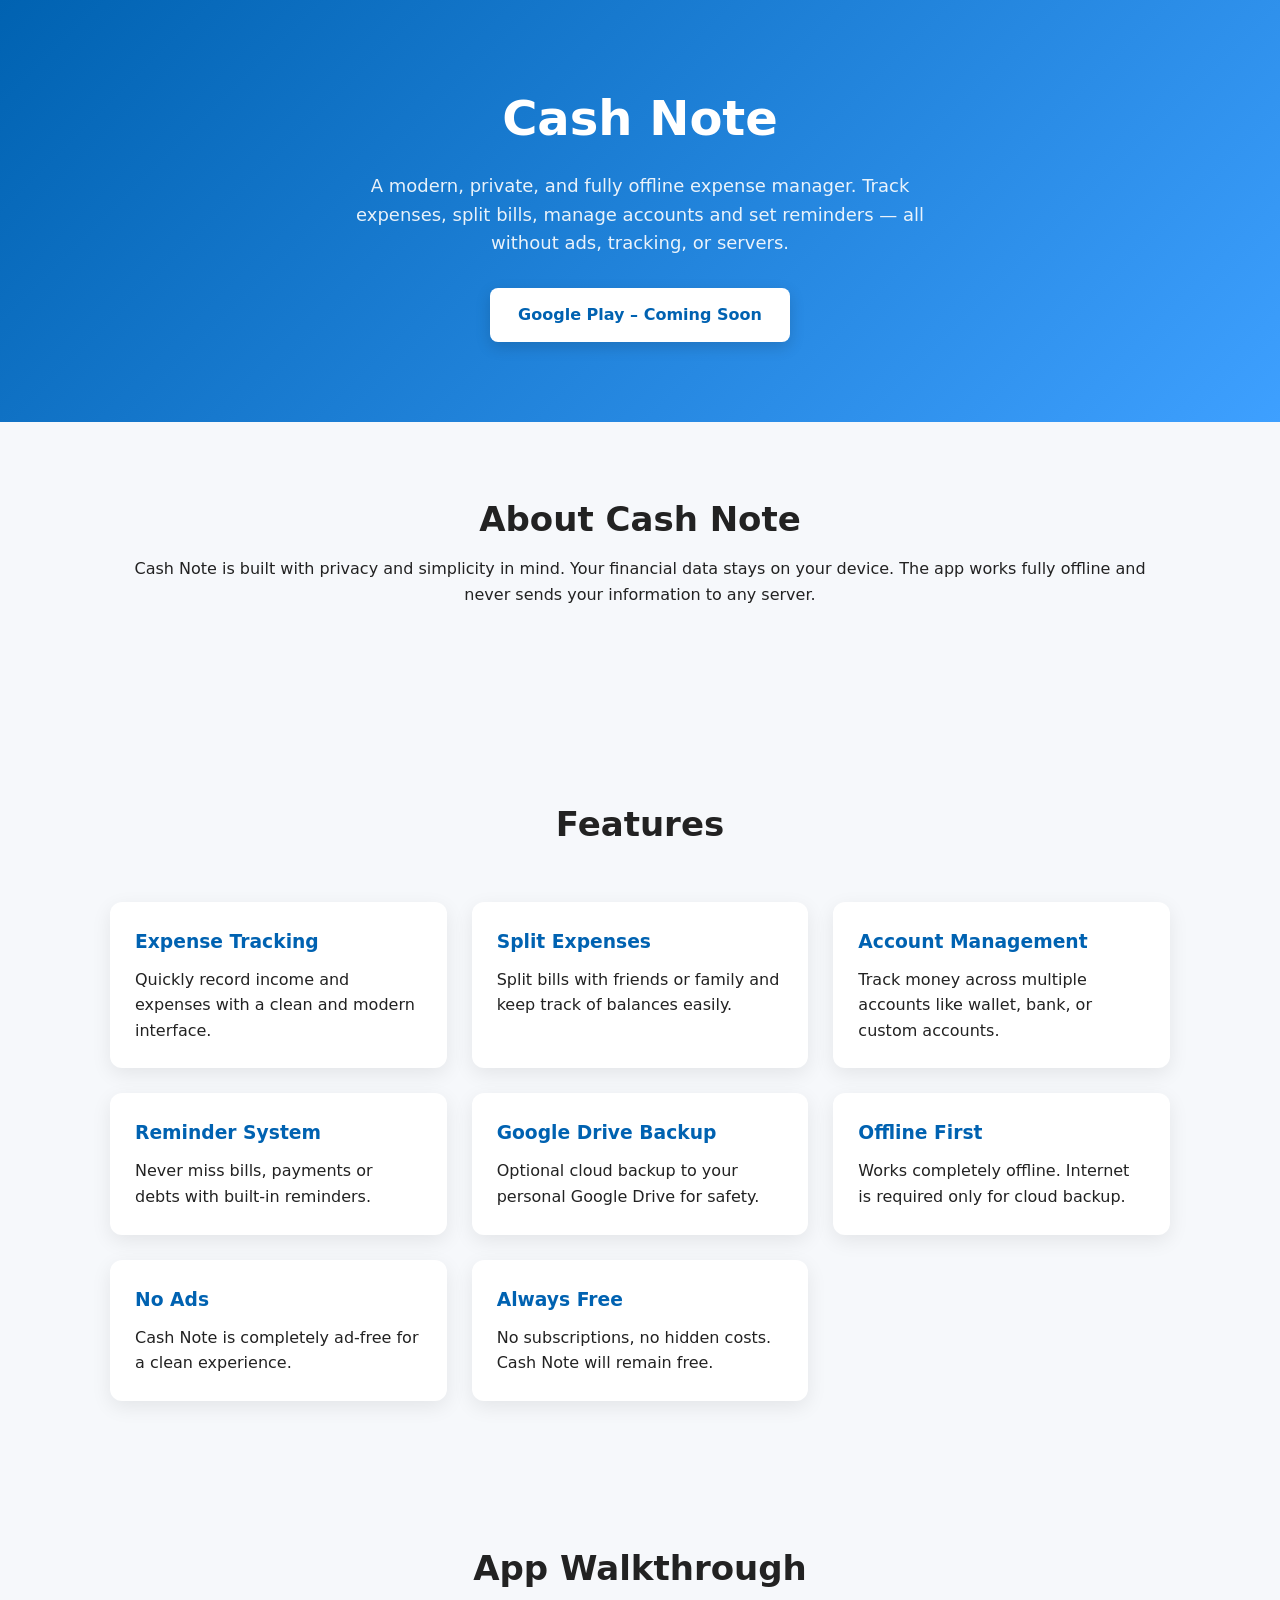
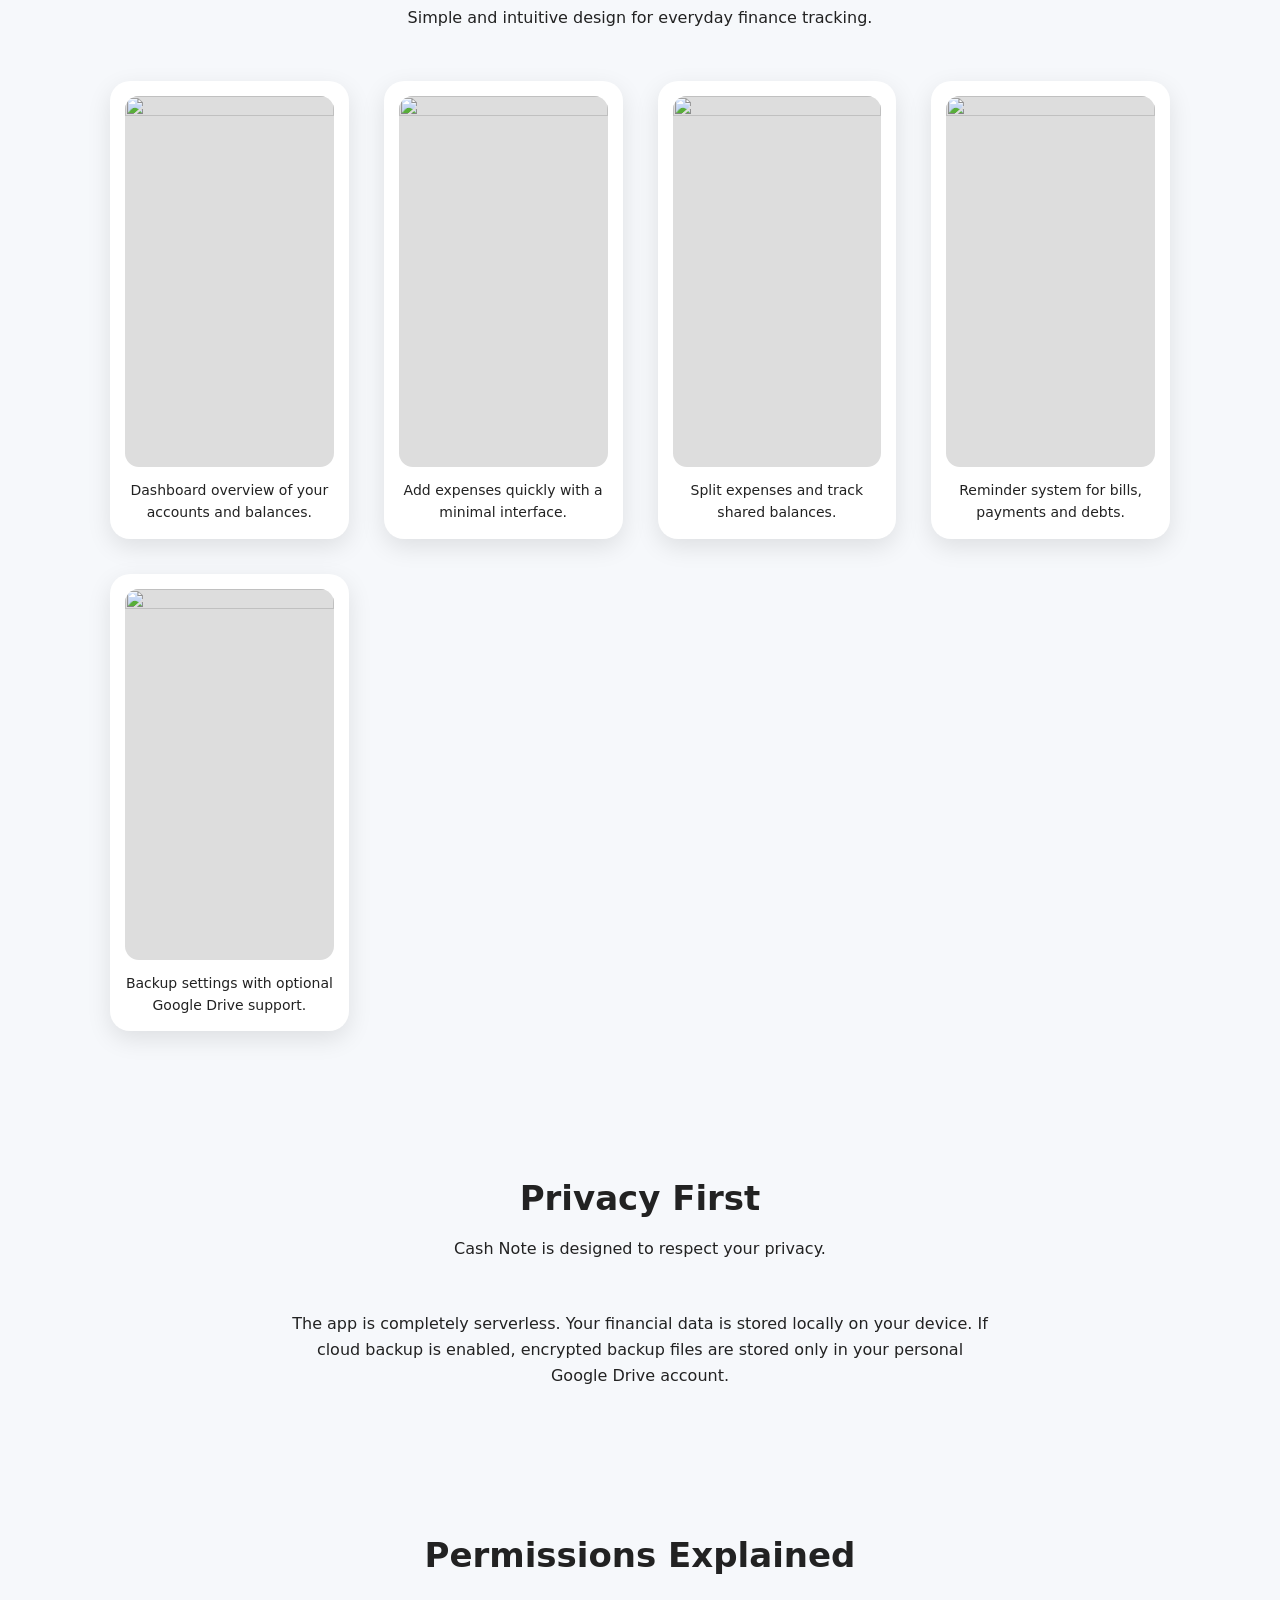
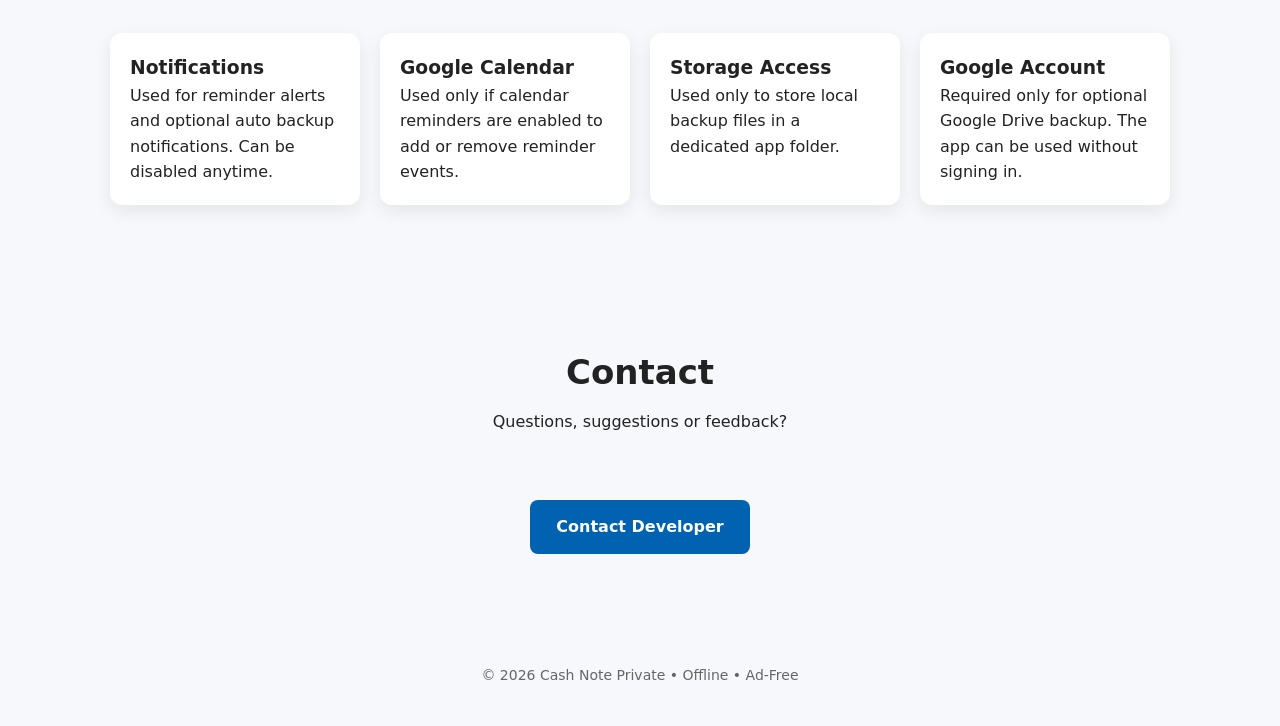
==== index.html @ fb149d3c "Initial commit" ====
<!DOCTYPE html>
<html lang="en">
<head>
<meta charset="UTF-8">
<meta name="viewport" content="width=device-width, initial-scale=1.0">

<title>Cash Note – Private Offline Expense Manager</title>

<style>

*{
margin:0;
padding:0;
box-sizing:border-box;
font-family: system-ui, -apple-system, Segoe UI, Roboto, sans-serif;
}

body{
background:#f6f8fb;
color:#222;
line-height:1.6;
}

header{
background:linear-gradient(135deg,#0062B1,#3ea0ff);
color:white;
padding:80px 20px;
text-align:center;
}

header h1{
font-size:48px;
margin-bottom:15px;
}

header p{
font-size:18px;
opacity:.9;
max-width:600px;
margin:auto;
}

.play-btn{
margin-top:30px;
display:inline-block;
background:white;
color:#0062B1;
padding:14px 28px;
border-radius:8px;
font-weight:bold;
text-decoration:none;
box-shadow:0 5px 15px rgba(0,0,0,.15);
}

.play-btn:hover{
transform:translateY(-2px);
}

section{
padding:70px 20px;
max-width:1100px;
margin:auto;
}

.section-title{
text-align:center;
margin-bottom:50px;
}

.section-title h2{
font-size:34px;
margin-bottom:10px;
}

.features{
display:grid;
grid-template-columns:repeat(auto-fit,minmax(250px,1fr));
gap:25px;
}

.feature{
background:white;
padding:25px;
border-radius:12px;
box-shadow:0 6px 20px rgba(0,0,0,.08);
}

.feature h3{
margin-bottom:10px;
color:#0062B1;
}

.screenshots{
display:grid;
grid-template-columns:repeat(auto-fit,minmax(220px,1fr));
gap:35px;
}

.phone{
background:white;
padding:15px;
border-radius:20px;
box-shadow:0 8px 25px rgba(0,0,0,.1);
text-align:center;
}

.phone img{
width:100%;
border-radius:14px;
aspect-ratio:9/16;
object-fit:cover;
background:#ddd;
}

.phone p{
margin-top:12px;
font-size:14px;
}

.permissions{
display:grid;
grid-template-columns:repeat(auto-fit,minmax(240px,1fr));
gap:20px;
}

.permission{
background:white;
padding:20px;
border-radius:12px;
box-shadow:0 6px 18px rgba(0,0,0,.08);
}

.contact{
text-align:center;
}

.contact a{
display:inline-block;
background:#0062B1;
color:white;
padding:14px 26px;
border-radius:8px;
text-decoration:none;
font-weight:600;
margin-top:15px;
}

footer{
text-align:center;
padding:40px;
font-size:14px;
color:#666;
}

@media(max-width:600px){

header h1{
font-size:36px;
}

.section-title h2{
font-size:28px;
}

}

</style>
</head>

<body>

<header>

<h1>Cash Note</h1>
<p>
A modern, private, and fully offline expense manager.  
Track expenses, split bills, manage accounts and set reminders — all without ads, tracking, or servers.
</p>

<a class="play-btn" href="#">
Google Play – Coming Soon
</a>

</header>

<section>

<div class="section-title">
<h2>About Cash Note</h2>
<p>
Cash Note is built with privacy and simplicity in mind.  
Your financial data stays on your device. The app works fully offline and never sends your information to any server.
</p>
</div>

</section>

<section>

<div class="section-title">
<h2>Features</h2>
</div>

<div class="features">

<div class="feature">
<h3>Expense Tracking</h3>
<p>
Quickly record income and expenses with a clean and modern interface.
</p>
</div>

<div class="feature">
<h3>Split Expenses</h3>
<p>
Split bills with friends or family and keep track of balances easily.
</p>
</div>

<div class="feature">
<h3>Account Management</h3>
<p>
Track money across multiple accounts like wallet, bank, or custom accounts.
</p>
</div>

<div class="feature">
<h3>Reminder System</h3>
<p>
Never miss bills, payments or debts with built-in reminders.
</p>
</div>

<div class="feature">
<h3>Google Drive Backup</h3>
<p>
Optional cloud backup to your personal Google Drive for safety.
</p>
</div>

<div class="feature">
<h3>Offline First</h3>
<p>
Works completely offline. Internet is required only for cloud backup.
</p>
</div>

<div class="feature">
<h3>No Ads</h3>
<p>
Cash Note is completely ad-free for a clean experience.
</p>
</div>

<div class="feature">
<h3>Always Free</h3>
<p>
No subscriptions, no hidden costs. Cash Note will remain free.
</p>
</div>

</div>

</section>

<section>

<div class="section-title">
<h2>App Walkthrough</h2>
<p>Simple and intuitive design for everyday finance tracking.</p>
</div>

<div class="screenshots">

<div class="phone">
<img src="https://via.placeholder.com/450x800">
<p>Dashboard overview of your accounts and balances.</p>
</div>

<div class="phone">
<img src="https://via.placeholder.com/450x800">
<p>Add expenses quickly with a minimal interface.</p>
</div>

<div class="phone">
<img src="https://via.placeholder.com/450x800">
<p>Split expenses and track shared balances.</p>
</div>

<div class="phone">
<img src="https://via.placeholder.com/450x800">
<p>Reminder system for bills, payments and debts.</p>
</div>

<div class="phone">
<img src="https://via.placeholder.com/450x800">
<p>Backup settings with optional Google Drive support.</p>
</div>

</div>

</section>

<section>

<div class="section-title">
<h2>Privacy First</h2>
<p>
Cash Note is designed to respect your privacy.
</p>
</div>

<p style="text-align:center;max-width:700px;margin:auto;">
The app is completely serverless. Your financial data is stored locally on your device.  
If cloud backup is enabled, encrypted backup files are stored only in your personal Google Drive account.
</p>

</section>

<section>

<div class="section-title">
<h2>Permissions Explained</h2>
</div>

<div class="permissions">

<div class="permission">
<h3>Notifications</h3>
<p>
Used for reminder alerts and optional auto backup notifications. Can be disabled anytime.
</p>
</div>

<div class="permission">
<h3>Google Calendar</h3>
<p>
Used only if calendar reminders are enabled to add or remove reminder events.
</p>
</div>

<div class="permission">
<h3>Storage Access</h3>
<p>
Used only to store local backup files in a dedicated app folder.
</p>
</div>

<div class="permission">
<h3>Google Account</h3>
<p>
Required only for optional Google Drive backup. The app can be used without signing in.
</p>
</div>

</div>

</section>

<section class="contact">

<div class="section-title">
<h2>Contact</h2>
<p>Questions, suggestions or feedback?</p>
</div>

<a href="mailto:apps.mtkf@gmail.com">
Contact Developer
</a>

</section>

<footer>

<p>
© 2026 Cash Note  
Private • Offline • Ad-Free
</p>

</footer>

</body>
</html>
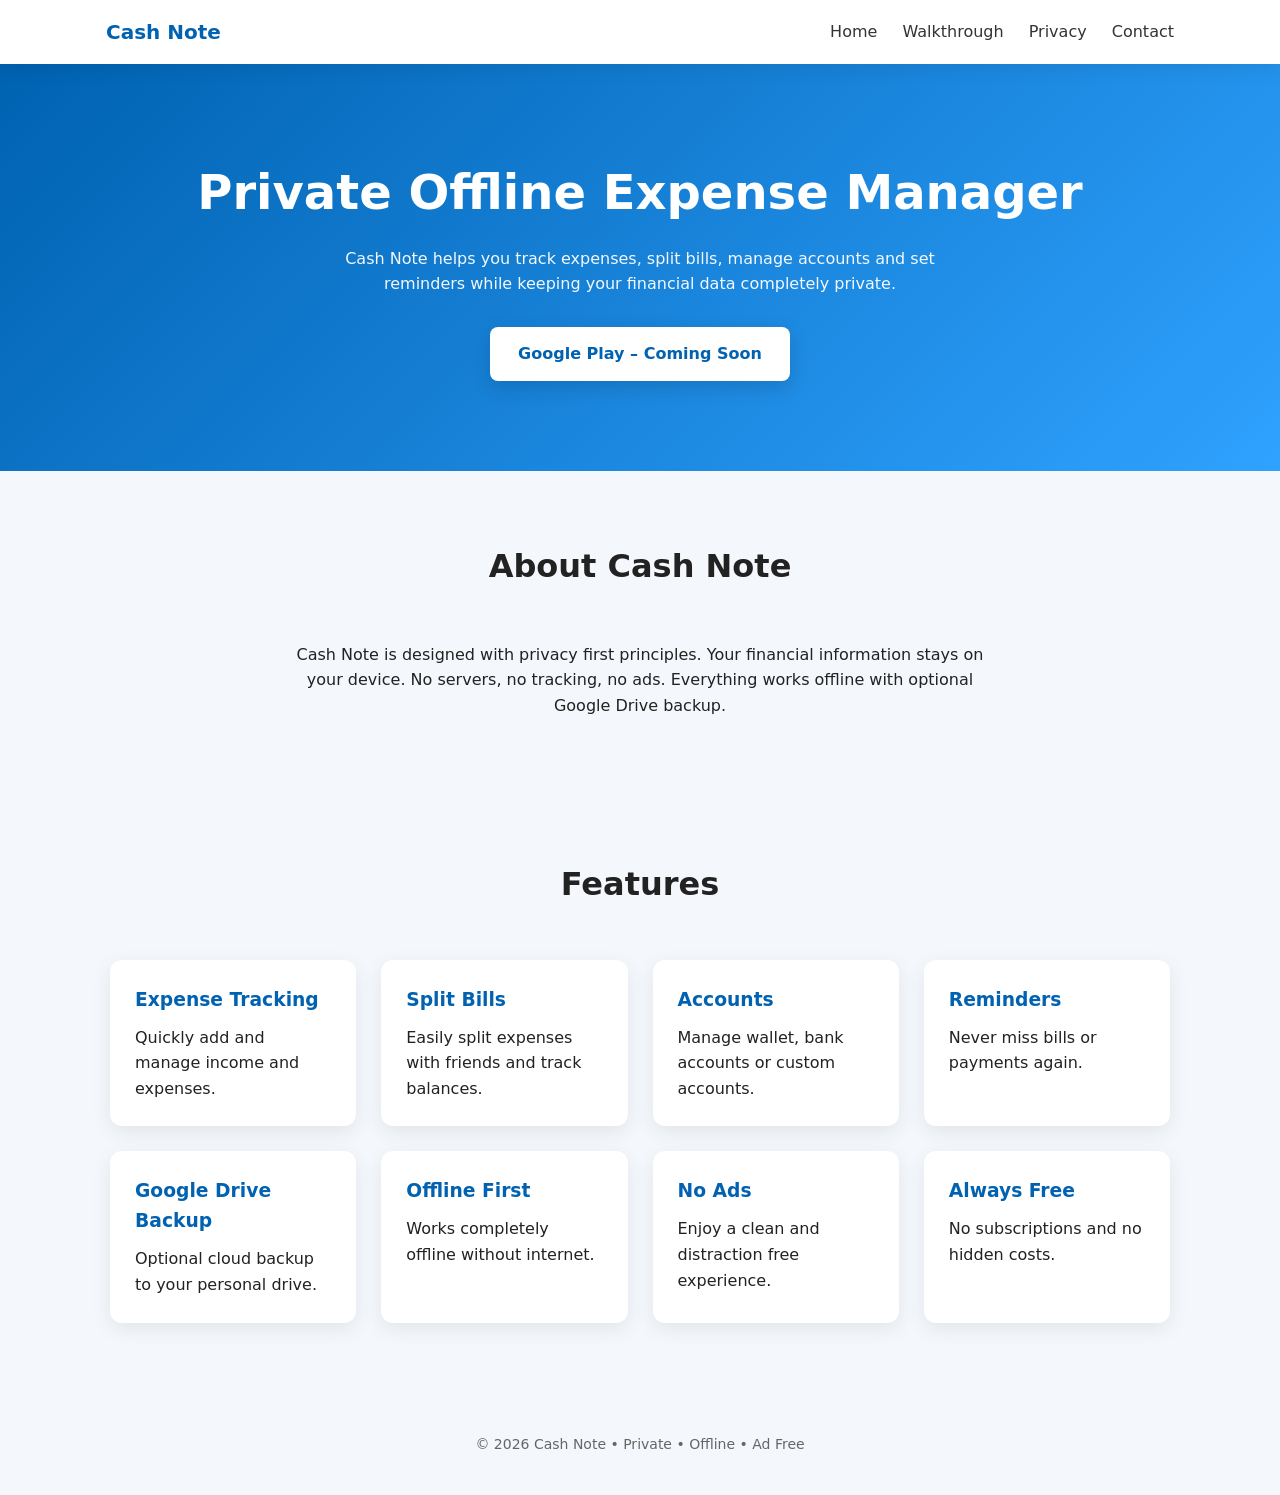
==== commit c4d8213d: "Updated index" ====
--- a/index.html
+++ b/index.html
@@ -1,197 +1,53 @@
 <!DOCTYPE html>
-<html lang="en">
+<html>
 <head>
 <meta charset="UTF-8">
-<meta name="viewport" content="width=device-width, initial-scale=1.0">
-
-<title>Cash Note – Private Offline Expense Manager</title>
-
-<style>
-
-*{
-margin:0;
-padding:0;
-box-sizing:border-box;
-font-family: system-ui, -apple-system, Segoe UI, Roboto, sans-serif;
-}
-
-body{
-background:#f6f8fb;
-color:#222;
-line-height:1.6;
-}
-
-header{
-background:linear-gradient(135deg,#0062B1,#3ea0ff);
-color:white;
-padding:80px 20px;
-text-align:center;
-}
-
-header h1{
-font-size:48px;
-margin-bottom:15px;
-}
-
-header p{
-font-size:18px;
-opacity:.9;
-max-width:600px;
-margin:auto;
-}
-
-.play-btn{
-margin-top:30px;
-display:inline-block;
-background:white;
-color:#0062B1;
-padding:14px 28px;
-border-radius:8px;
-font-weight:bold;
-text-decoration:none;
-box-shadow:0 5px 15px rgba(0,0,0,.15);
-}
-
-.play-btn:hover{
-transform:translateY(-2px);
-}
-
-section{
-padding:70px 20px;
-max-width:1100px;
-margin:auto;
-}
-
-.section-title{
-text-align:center;
-margin-bottom:50px;
-}
-
-.section-title h2{
-font-size:34px;
-margin-bottom:10px;
-}
-
-.features{
-display:grid;
-grid-template-columns:repeat(auto-fit,minmax(250px,1fr));
-gap:25px;
-}
-
-.feature{
-background:white;
-padding:25px;
-border-radius:12px;
-box-shadow:0 6px 20px rgba(0,0,0,.08);
-}
-
-.feature h3{
-margin-bottom:10px;
-color:#0062B1;
-}
-
-.screenshots{
-display:grid;
-grid-template-columns:repeat(auto-fit,minmax(220px,1fr));
-gap:35px;
-}
-
-.phone{
-background:white;
-padding:15px;
-border-radius:20px;
-box-shadow:0 8px 25px rgba(0,0,0,.1);
-text-align:center;
-}
-
-.phone img{
-width:100%;
-border-radius:14px;
-aspect-ratio:9/16;
-object-fit:cover;
-background:#ddd;
-}
-
-.phone p{
-margin-top:12px;
-font-size:14px;
-}
-
-.permissions{
-display:grid;
-grid-template-columns:repeat(auto-fit,minmax(240px,1fr));
-gap:20px;
-}
-
-.permission{
-background:white;
-padding:20px;
-border-radius:12px;
-box-shadow:0 6px 18px rgba(0,0,0,.08);
-}
-
-.contact{
-text-align:center;
-}
-
-.contact a{
-display:inline-block;
-background:#0062B1;
-color:white;
-padding:14px 26px;
-border-radius:8px;
-text-decoration:none;
-font-weight:600;
-margin-top:15px;
-}
-
-footer{
-text-align:center;
-padding:40px;
-font-size:14px;
-color:#666;
-}
-
-@media(max-width:600px){
-
-header h1{
-font-size:36px;
-}
-
-.section-title h2{
-font-size:28px;
-}
-
-}
-
-</style>
+<meta name="viewport" content="width=device-width,initial-scale=1">
+<title>Cash Note</title>
+<link rel="stylesheet" href="style.css">
 </head>
 
 <body>
 
-<header>
+<nav>
+<div class="nav-container">
+<div class="logo">Cash Note</div>
 
-<h1>Cash Note</h1>
+<div class="nav-links">
+<a href="index.html">Home</a>
+<a href="walkthrough.html">Walkthrough</a>
+<a href="privacy.html">Privacy</a>
+<a href="mailto:apps.mtkf@gmail.com">Contact</a>
+</div>
+</div>
+</nav>
+
+<div class="hero">
+
+<h1>Private Offline Expense Manager</h1>
+
 <p>
-A modern, private, and fully offline expense manager.  
-Track expenses, split bills, manage accounts and set reminders — all without ads, tracking, or servers.
+Cash Note helps you track expenses, split bills, manage accounts and set reminders while keeping your financial data completely private.
 </p>
 
 <a class="play-btn" href="#">
 Google Play – Coming Soon
 </a>
 
-</header>
+</div>
 
 <section>
 
 <div class="section-title">
 <h2>About Cash Note</h2>
-<p>
-Cash Note is built with privacy and simplicity in mind.  
-Your financial data stays on your device. The app works fully offline and never sends your information to any server.
+</div>
+
+<p style="text-align:center;max-width:700px;margin:auto">
+Cash Note is designed with privacy first principles.  
+Your financial information stays on your device.  
+No servers, no tracking, no ads.  
+Everything works offline with optional Google Drive backup.
 </p>
-</div>
 
 </section>
 
@@ -203,178 +59,54 @@
 
 <div class="features">
 
-<div class="feature">
+<div class="card">
 <h3>Expense Tracking</h3>
-<p>
-Quickly record income and expenses with a clean and modern interface.
-</p>
+<p>Quickly add and manage income and expenses.</p>
 </div>
 
-<div class="feature">
-<h3>Split Expenses</h3>
-<p>
-Split bills with friends or family and keep track of balances easily.
-</p>
+<div class="card">
+<h3>Split Bills</h3>
+<p>Easily split expenses with friends and track balances.</p>
 </div>
 
-<div class="feature">
-<h3>Account Management</h3>
-<p>
-Track money across multiple accounts like wallet, bank, or custom accounts.
-</p>
+<div class="card">
+<h3>Accounts</h3>
+<p>Manage wallet, bank accounts or custom accounts.</p>
 </div>
 
-<div class="feature">
-<h3>Reminder System</h3>
-<p>
-Never miss bills, payments or debts with built-in reminders.
-</p>
+<div class="card">
+<h3>Reminders</h3>
+<p>Never miss bills or payments again.</p>
 </div>
 
-<div class="feature">
+<div class="card">
 <h3>Google Drive Backup</h3>
-<p>
-Optional cloud backup to your personal Google Drive for safety.
-</p>
+<p>Optional cloud backup to your personal drive.</p>
 </div>
 
-<div class="feature">
+<div class="card">
 <h3>Offline First</h3>
-<p>
-Works completely offline. Internet is required only for cloud backup.
-</p>
+<p>Works completely offline without internet.</p>
 </div>
 
-<div class="feature">
+<div class="card">
 <h3>No Ads</h3>
-<p>
-Cash Note is completely ad-free for a clean experience.
-</p>
+<p>Enjoy a clean and distraction free experience.</p>
 </div>
 
-<div class="feature">
+<div class="card">
 <h3>Always Free</h3>
-<p>
-No subscriptions, no hidden costs. Cash Note will remain free.
-</p>
+<p>No subscriptions and no hidden costs.</p>
 </div>
 
 </div>
 
 </section>
 
-<section>
-
-<div class="section-title">
-<h2>App Walkthrough</h2>
-<p>Simple and intuitive design for everyday finance tracking.</p>
-</div>
-
-<div class="screenshots">
-
-<div class="phone">
-<img src="https://via.placeholder.com/450x800">
-<p>Dashboard overview of your accounts and balances.</p>
-</div>
-
-<div class="phone">
-<img src="https://via.placeholder.com/450x800">
-<p>Add expenses quickly with a minimal interface.</p>
-</div>
-
-<div class="phone">
-<img src="https://via.placeholder.com/450x800">
-<p>Split expenses and track shared balances.</p>
-</div>
-
-<div class="phone">
-<img src="https://via.placeholder.com/450x800">
-<p>Reminder system for bills, payments and debts.</p>
-</div>
-
-<div class="phone">
-<img src="https://via.placeholder.com/450x800">
-<p>Backup settings with optional Google Drive support.</p>
-</div>
-
-</div>
-
-</section>
-
-<section>
-
-<div class="section-title">
-<h2>Privacy First</h2>
-<p>
-Cash Note is designed to respect your privacy.
-</p>
-</div>
-
-<p style="text-align:center;max-width:700px;margin:auto;">
-The app is completely serverless. Your financial data is stored locally on your device.  
-If cloud backup is enabled, encrypted backup files are stored only in your personal Google Drive account.
-</p>
-
-</section>
-
-<section>
-
-<div class="section-title">
-<h2>Permissions Explained</h2>
-</div>
-
-<div class="permissions">
-
-<div class="permission">
-<h3>Notifications</h3>
-<p>
-Used for reminder alerts and optional auto backup notifications. Can be disabled anytime.
-</p>
-</div>
-
-<div class="permission">
-<h3>Google Calendar</h3>
-<p>
-Used only if calendar reminders are enabled to add or remove reminder events.
-</p>
-</div>
-
-<div class="permission">
-<h3>Storage Access</h3>
-<p>
-Used only to store local backup files in a dedicated app folder.
-</p>
-</div>
-
-<div class="permission">
-<h3>Google Account</h3>
-<p>
-Required only for optional Google Drive backup. The app can be used without signing in.
-</p>
-</div>
-
-</div>
-
-</section>
-
-<section class="contact">
-
-<div class="section-title">
-<h2>Contact</h2>
-<p>Questions, suggestions or feedback?</p>
-</div>
-
-<a href="mailto:apps.mtkf@gmail.com">
-Contact Developer
-</a>
-
-</section>
-
 <footer>
 
 <p>
-© 2026 Cash Note  
-Private • Offline • Ad-Free
+© 2026 Cash Note • Private • Offline • Ad Free
 </p>
 
 </footer>
--- a/style.css
+++ b/style.css
@@ -0,0 +1,182 @@
+*{
+margin:0;
+padding:0;
+box-sizing:border-box;
+font-family:system-ui,-apple-system,Segoe UI,Roboto,sans-serif;
+}
+
+body{
+background:#f4f7fb;
+color:#222;
+line-height:1.6;
+}
+
+/* NAVBAR */
+
+nav{
+background:white;
+box-shadow:0 4px 18px rgba(0,0,0,.08);
+position:sticky;
+top:0;
+z-index:100;
+}
+
+.nav-container{
+max-width:1100px;
+margin:auto;
+display:flex;
+justify-content:space-between;
+align-items:center;
+padding:16px;
+}
+
+.logo{
+font-weight:700;
+font-size:20px;
+color:#0062B1;
+}
+
+.nav-links a{
+margin-left:20px;
+text-decoration:none;
+color:#333;
+font-weight:500;
+}
+
+.nav-links a:hover{
+color:#0062B1;
+}
+
+/* HERO */
+
+.hero{
+background:linear-gradient(135deg,#0062B1,#2fa2ff);
+color:white;
+text-align:center;
+padding:90px 20px;
+}
+
+.hero h1{
+font-size:48px;
+margin-bottom:15px;
+}
+
+.hero p{
+max-width:650px;
+margin:auto;
+opacity:.95;
+}
+
+.play-btn{
+display:inline-block;
+margin-top:30px;
+background:white;
+color:#0062B1;
+padding:14px 28px;
+border-radius:8px;
+text-decoration:none;
+font-weight:600;
+box-shadow:0 6px 20px rgba(0,0,0,.15);
+}
+
+/* SECTIONS */
+
+section{
+max-width:1100px;
+margin:auto;
+padding:70px 20px;
+}
+
+.section-title{
+text-align:center;
+margin-bottom:50px;
+}
+
+.section-title h2{
+font-size:32px;
+margin-bottom:8px;
+}
+
+/* FEATURES */
+
+.features{
+display:grid;
+grid-template-columns:repeat(auto-fit,minmax(240px,1fr));
+gap:25px;
+}
+
+.card{
+background:white;
+padding:25px;
+border-radius:12px;
+box-shadow:0 6px 20px rgba(0,0,0,.08);
+}
+
+.card h3{
+color:#0062B1;
+margin-bottom:10px;
+}
+
+/* SCREENSHOTS */
+
+.gallery{
+display:grid;
+grid-template-columns:repeat(auto-fit,minmax(220px,1fr));
+gap:30px;
+}
+
+.phone{
+background:white;
+padding:15px;
+border-radius:18px;
+box-shadow:0 10px 25px rgba(0,0,0,.12);
+text-align:center;
+}
+
+.phone img{
+width:100%;
+aspect-ratio:9/16;
+border-radius:12px;
+object-fit:cover;
+background:#ddd;
+}
+
+.phone p{
+margin-top:10px;
+font-size:14px;
+}
+
+/* BUTTON */
+
+.btn{
+display:inline-block;
+background:#0062B1;
+color:white;
+padding:12px 22px;
+border-radius:8px;
+text-decoration:none;
+font-weight:600;
+}
+
+/* FOOTER */
+
+footer{
+text-align:center;
+padding:40px;
+font-size:14px;
+color:#666;
+}
+
+/* MOBILE */
+
+@media(max-width:600px){
+
+.hero h1{
+font-size:36px;
+}
+
+.nav-links a{
+margin-left:12px;
+}
+
+}
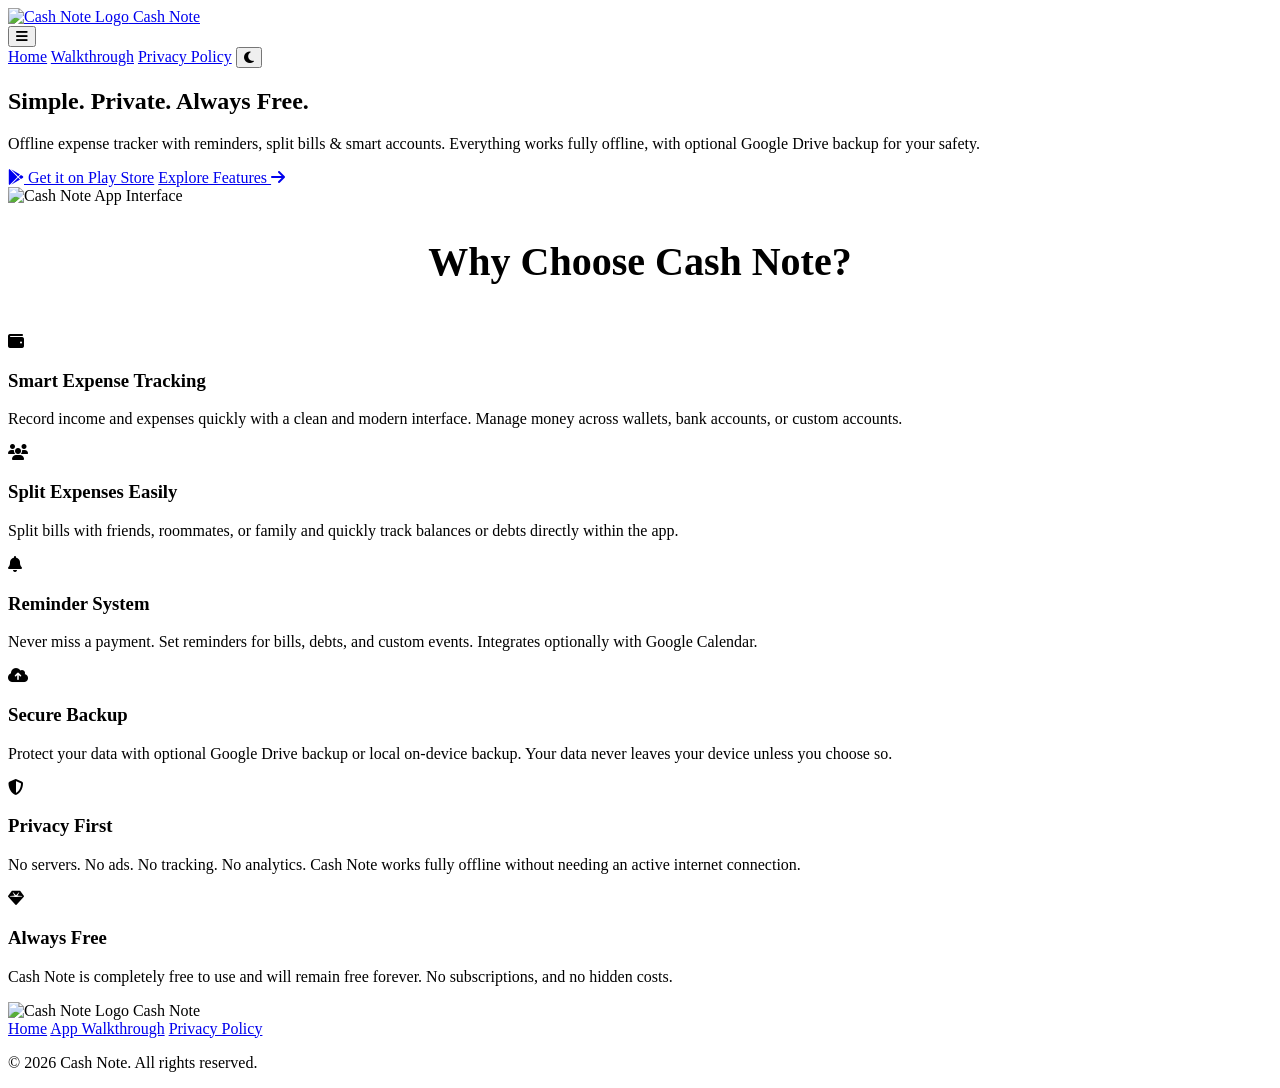
==== commit 737ebe47: "Modern UI" ====
--- a/index.html
+++ b/index.html
@@ -1,115 +1,132 @@
 <!DOCTYPE html>
-<html>
+<html lang="en">
 <head>
-<meta charset="UTF-8">
-<meta name="viewport" content="width=device-width,initial-scale=1">
-<title>Cash Note</title>
-<link rel="stylesheet" href="style.css">
+    <meta charset="UTF-8">
+    <meta name="viewport" content="width=device-width, initial-scale=1.0">
+    <title>Cash Note - Pocket Manager</title>
+    <meta name="description" content="Offline expense tracker with reminders, split bills & smart accounts. Simple. Private. Always Free.">
+    <!-- FontAwesome for Icons -->
+    <link rel="stylesheet" href="https://cdnjs.cloudflare.com/ajax/libs/font-awesome/6.4.0/css/all.min.css">
+    <!-- Google Fonts -->
+    <link href="https://fonts.googleapis.com/css2?family=Inter:wght@400;500;600;700;800&display=swap" rel="stylesheet">
+    <link rel="stylesheet" href="css/style.css">
+    <!-- Favicon -->
+    <link rel="icon" type="image/png" href="assets/fevicon.png">
 </head>
-
 <body>
 
-<nav>
-<div class="nav-container">
-<div class="logo">Cash Note</div>
+    <header>
+        <div class="nav-container">
+            <a href="index.html" class="logo">
+                <img src="assets/logo.png" alt="Cash Note Logo">
+                Cash Note
+            </a>
+            
+            <div class="nav-controls">
+                <button class="mobile-menu-btn">
+                    <i class="fa-solid fa-bars"></i>
+                </button>
+            </div>
+            
+            <nav class="nav-links">
+                <a href="index.html" class="active">Home</a>
+                <a href="walkthrough.html">Walkthrough</a>
+                <a href="privacy.html">Privacy Policy</a>
+                <button class="theme-toggle" aria-label="Toggle dark/light mode">
+                    <i class="fa-solid fa-moon"></i>
+                </button>
+            </nav>
+        </div>
+    </header>
 
-<div class="nav-links">
-<a href="index.html">Home</a>
-<a href="walkthrough.html">Walkthrough</a>
-<a href="privacy.html">Privacy</a>
-<a href="mailto:apps.mtkf@gmail.com">Contact</a>
-</div>
-</div>
-</nav>
+    <main>
+        <!-- Hero Section -->
+        <section class="hero">
+            <div class="container hero-content">
+                <div class="hero-text">
+                    <h1>Simple. Private. Always Free.</h1>
+                    <p>Offline expense tracker with reminders, split bills & smart accounts. Everything works fully offline, with optional Google Drive backup for your safety.</p>
+                    
+                    <div class="hero-buttons">
+                        <a href="#" class="btn btn-primary"><i class="fa-brands fa-google-play"></i> Get it on Play Store</a>
+                        <a href="walkthrough.html" class="btn btn-secondary">Explore Features <i class="fa-solid fa-arrow-right"></i></a>
+                    </div>
+                </div>
+                
+                <div class="hero-banner">
+                    <!-- Using a custom landing image -->
+                    <img src="assets/land.png" alt="Cash Note App Interface">
+                </div>
+            </div>
+        </section>
 
-<div class="hero">
+        <!-- Features Grid -->
+        <section class="container" id="features">
+            <h2 style="text-align: center; margin-bottom: 3rem; font-size: 2.5rem;">Why Choose Cash Note?</h2>
+            
+            <div class="features-grid">
+                <!-- Feature 1 -->
+                <div class="feature-card">
+                    <div class="feature-icon"><i class="fa-solid fa-wallet"></i></div>
+                    <h3>Smart Expense Tracking</h3>
+                    <p>Record income and expenses quickly with a clean and modern interface. Manage money across wallets, bank accounts, or custom accounts.</p>
+                </div>
+                
+                <!-- Feature 2 -->
+                <div class="feature-card">
+                    <div class="feature-icon"><i class="fa-solid fa-users"></i></div>
+                    <h3>Split Expenses Easily</h3>
+                    <p>Split bills with friends, roommates, or family and quickly track balances or debts directly within the app.</p>
+                </div>
+                
+                <!-- Feature 3 -->
+                <div class="feature-card">
+                    <div class="feature-icon"><i class="fa-solid fa-bell"></i></div>
+                    <h3>Reminder System</h3>
+                    <p>Never miss a payment. Set reminders for bills, debts, and custom events. Integrates optionally with Google Calendar.</p>
+                </div>
+                
+                <!-- Feature 4 -->
+                <div class="feature-card">
+                    <div class="feature-icon"><i class="fa-solid fa-cloud-arrow-up"></i></div>
+                    <h3>Secure Backup</h3>
+                    <p>Protect your data with optional Google Drive backup or local on-device backup. Your data never leaves your device unless you choose so.</p>
+                </div>
+                
+                <!-- Feature 5 -->
+                <div class="feature-card">
+                    <div class="feature-icon"><i class="fa-solid fa-shield-halved"></i></div>
+                    <h3>Privacy First</h3>
+                    <p>No servers. No ads. No tracking. No analytics. Cash Note works fully offline without needing an active internet connection.</p>
+                </div>
+                
+                <!-- Feature 6 -->
+                <div class="feature-card">
+                    <div class="feature-icon"><i class="fa-solid fa-gem"></i></div>
+                    <h3>Always Free</h3>
+                    <p>Cash Note is completely free to use and will remain free forever. No subscriptions, and no hidden costs.</p>
+                </div>
+            </div>
+        </section>
+    </main>
 
-<h1>Private Offline Expense Manager</h1>
+    <footer>
+        <div class="container footer-content">
+            <div class="footer-logo">
+                <img src="assets/logo.png" alt="Cash Note Logo">
+                Cash Note
+            </div>
+            
+            <div class="footer-links">
+                <a href="index.html">Home</a>
+                <a href="walkthrough.html">App Walkthrough</a>
+                <a href="privacy.html">Privacy Policy</a>
+            </div>
+            
+            <p class="copyright">&copy; 2026 Cash Note. All rights reserved.</p>
+        </div>
+    </footer>
 
-<p>
-Cash Note helps you track expenses, split bills, manage accounts and set reminders while keeping your financial data completely private.
-</p>
-
-<a class="play-btn" href="#">
-Google Play – Coming Soon
-</a>
-
-</div>
-
-<section>
-
-<div class="section-title">
-<h2>About Cash Note</h2>
-</div>
-
-<p style="text-align:center;max-width:700px;margin:auto">
-Cash Note is designed with privacy first principles.  
-Your financial information stays on your device.  
-No servers, no tracking, no ads.  
-Everything works offline with optional Google Drive backup.
-</p>
-
-</section>
-
-<section>
-
-<div class="section-title">
-<h2>Features</h2>
-</div>
-
-<div class="features">
-
-<div class="card">
-<h3>Expense Tracking</h3>
-<p>Quickly add and manage income and expenses.</p>
-</div>
-
-<div class="card">
-<h3>Split Bills</h3>
-<p>Easily split expenses with friends and track balances.</p>
-</div>
-
-<div class="card">
-<h3>Accounts</h3>
-<p>Manage wallet, bank accounts or custom accounts.</p>
-</div>
-
-<div class="card">
-<h3>Reminders</h3>
-<p>Never miss bills or payments again.</p>
-</div>
-
-<div class="card">
-<h3>Google Drive Backup</h3>
-<p>Optional cloud backup to your personal drive.</p>
-</div>
-
-<div class="card">
-<h3>Offline First</h3>
-<p>Works completely offline without internet.</p>
-</div>
-
-<div class="card">
-<h3>No Ads</h3>
-<p>Enjoy a clean and distraction free experience.</p>
-</div>
-
-<div class="card">
-<h3>Always Free</h3>
-<p>No subscriptions and no hidden costs.</p>
-</div>
-
-</div>
-
-</section>
-
-<footer>
-
-<p>
-© 2026 Cash Note • Private • Offline • Ad Free
-</p>
-
-</footer>
-
+    <script src="js/main.js"></script>
 </body>
 </html>
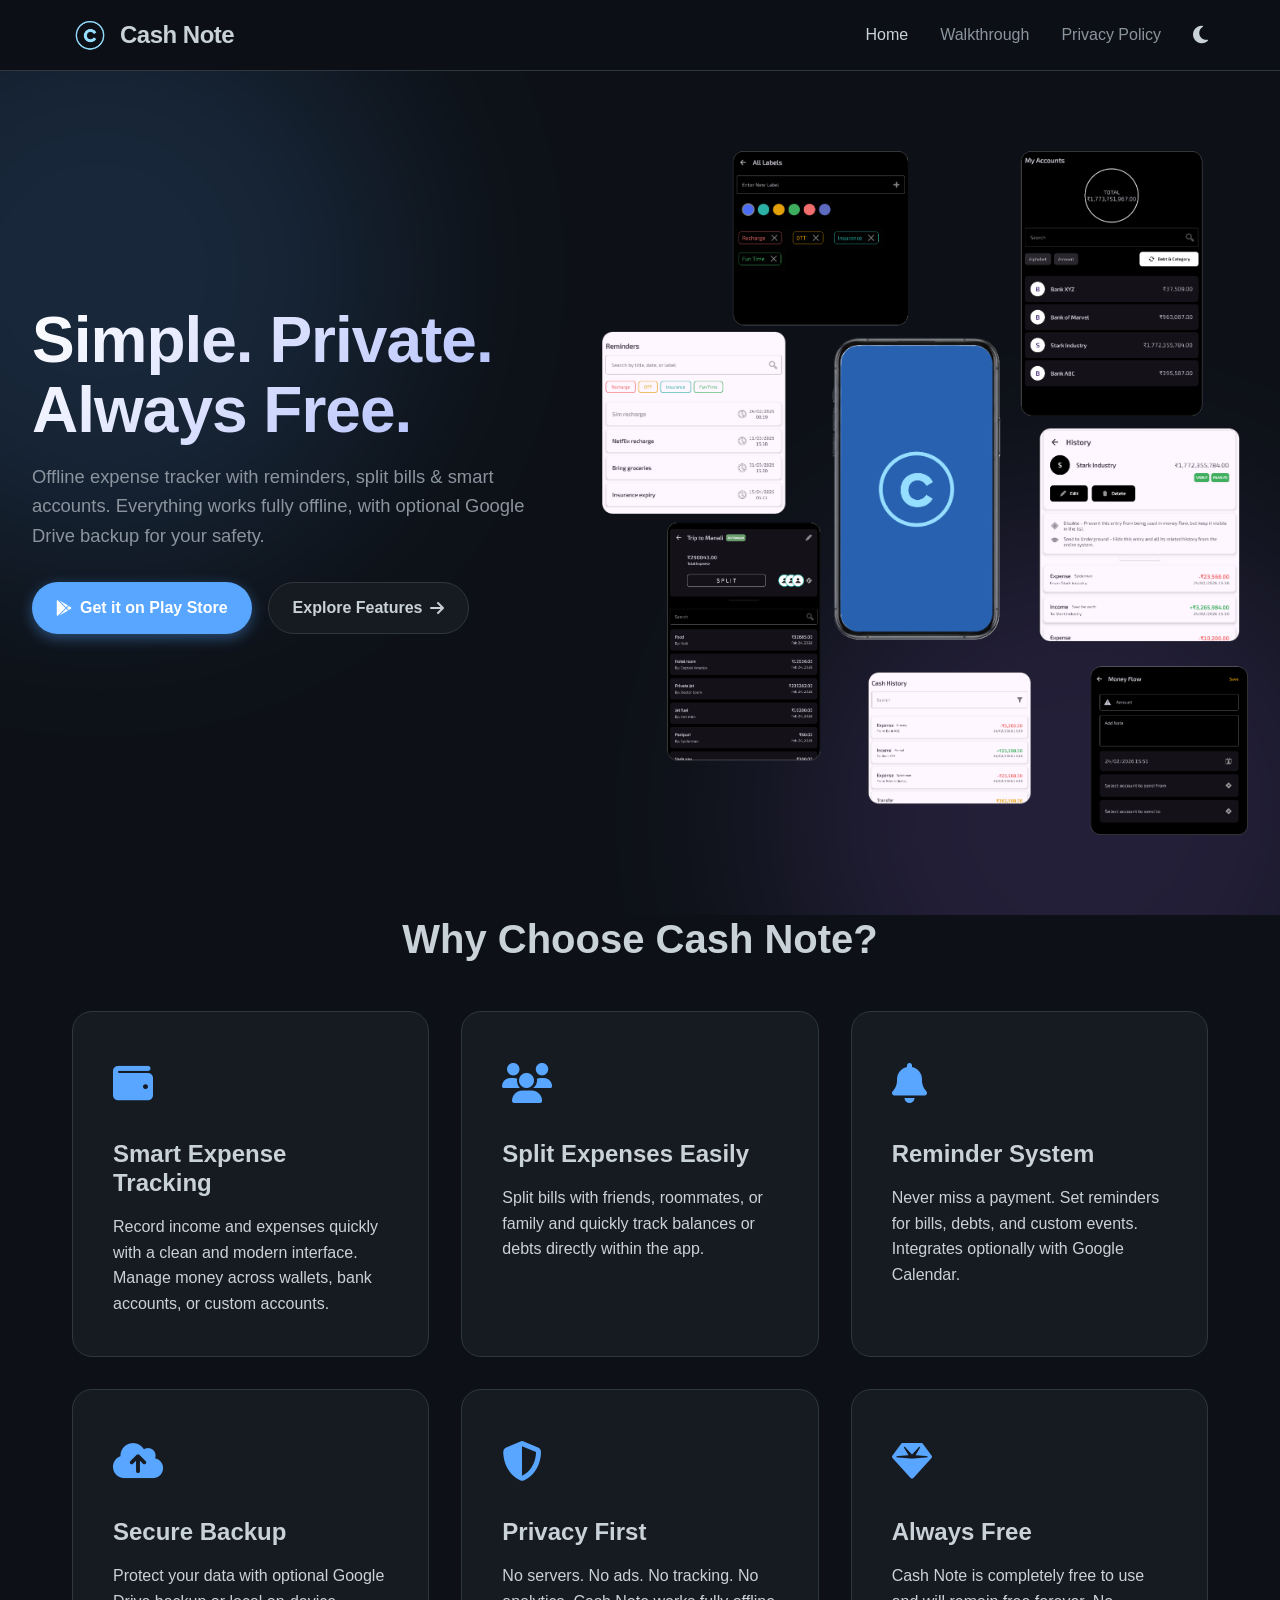
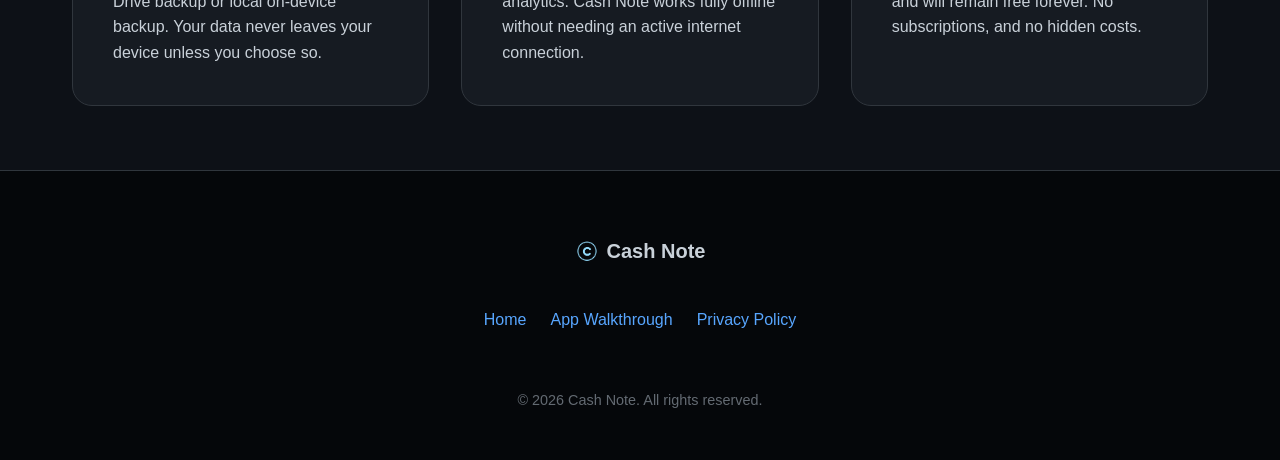
==== commit 18e3b01a: "Add Google site verification meta tag Added Google site verification meta tag." ====
--- a/index.html
+++ b/index.html
@@ -3,6 +3,7 @@
 <head>
     <meta charset="UTF-8">
     <meta name="viewport" content="width=device-width, initial-scale=1.0">
+    <meta name="google-site-verification" content="b7V1lx-WXmwfLnuUr9R2SB5rKxwhSHyQXj9GwBml-rw" />
     <title>Cash Note - Pocket Manager</title>
     <meta name="description" content="Offline expense tracker with reminders, split bills & smart accounts. Simple. Private. Always Free.">
     <!-- FontAwesome for Icons -->
--- a/css/style.css
+++ b/css/style.css
@@ -0,0 +1,539 @@
+:root {
+  /* Dark Theme (Default) */
+  --bg-color: #0d1117;
+  --surface-color: #161b22;
+  --surface-hover: #1f242c;
+  --text-main: #c9d1d9;
+  --text-muted: #8b949e;
+  --accent-color: #58a6ff;
+  --accent-hover: #79c0ff;
+  --accent-glow: rgba(88, 166, 255, 0.4);
+  --border-color: #30363d;
+  --header-bg: rgba(13, 17, 23, 0.8);
+  --hero-gradient: linear-gradient(135deg, #ffffff 0%, #a5b4fc 100%);
+  --footer-bg: #05070a;
+  
+  --font-family: 'Inter', -apple-system, BlinkMacSystemFont, 'Segoe UI', Roboto, Helvetica, Arial, sans-serif;
+  --radius-sm: 8px;
+  --radius-md: 12px;
+  --radius-lg: 20px;
+  --radius-xl: 32px;
+  
+  --transition-fast: 0.15s ease;
+  --transition-normal: 0.3s ease;
+}
+
+[data-theme="light"] {
+  --bg-color: #f6f8fa;
+  --surface-color: #ffffff;
+  --surface-hover: #f3f4f6;
+  --text-main: #24292f;
+  --text-muted: #57606a;
+  --accent-color: #0969da;
+  --accent-hover: #0349b4;
+  --accent-glow: rgba(9, 105, 218, 0.3);
+  --border-color: #d0d7de;
+  --header-bg: rgba(255, 255, 255, 0.9);
+  --hero-gradient: linear-gradient(135deg, #24292f 0%, #0969da 100%);
+  --footer-bg: #eaeef2;
+}
+
+* {
+  box-sizing: border-box;
+  margin: 0;
+  padding: 0;
+}
+
+body {
+  font-family: var(--font-family);
+  background-color: var(--bg-color);
+  color: var(--text-main);
+  line-height: 1.6;
+  -webkit-font-smoothing: antialiased;
+}
+
+/* Typography */
+h1, h2, h3, h4, h5, h6 {
+  color: var(--text-main);
+  font-weight: 700;
+  line-height: 1.2;
+}
+
+a {
+  color: var(--accent-color);
+  text-decoration: none;
+  transition: color var(--transition-fast);
+}
+
+a:hover {
+  color: var(--accent-hover);
+}
+
+/* Header & Nav */
+header {
+  position: sticky;
+  top: 0;
+  z-index: 100;
+  background: var(--header-bg);
+  backdrop-filter: blur(12px);
+  -webkit-backdrop-filter: blur(12px);
+  border-bottom: 1px solid var(--border-color);
+}
+
+.nav-container {
+  max-width: 1200px;
+  margin: 0 auto;
+  padding: 1rem 2rem;
+  display: flex;
+  justify-content: space-between;
+  align-items: center;
+}
+
+.logo {
+  display: flex;
+  align-items: center;
+  gap: 0.75rem;
+  font-size: 1.5rem;
+  font-weight: 800;
+  color: var(--text-main);
+  letter-spacing: -0.5px;
+}
+
+.logo img {
+  height: 36px;
+  border-radius: 8px;
+}
+
+.nav-links {
+  display: flex;
+  gap: 2rem;
+  align-items: center;
+}
+
+.nav-links a {
+  color: var(--text-muted);
+  font-weight: 500;
+}
+
+.nav-links a:hover,
+.nav-links a.active {
+  color: var(--text-main);
+}
+
+/* Layout */
+.container {
+  max-width: 1200px;
+  margin: 0 auto;
+  padding: 0 2rem;
+}
+
+section {
+  padding: 5rem 0;
+}
+
+/* Buttons */
+.btn {
+  display: inline-flex;
+  align-items: center;
+  justify-content: center;
+  gap: 0.5rem;
+  padding: 0.75rem 1.5rem;
+  border-radius: var(--radius-xl);
+  font-weight: 600;
+  cursor: pointer;
+  transition: all var(--transition-fast);
+  border: none;
+  outline: none;
+  text-decoration: none;
+  font-size: 1rem;
+}
+
+.btn-primary {
+  background-color: var(--accent-color);
+  color: #ffffff;
+  box-shadow: 0 4px 14px var(--accent-glow);
+}
+
+.btn-primary:hover {
+  background-color: var(--accent-hover);
+  transform: translateY(-2px);
+  box-shadow: 0 6px 20px var(--accent-glow);
+  color: #ffffff;
+}
+
+.btn-secondary {
+  background-color: var(--surface-color);
+  color: var(--text-main);
+  border: 1px solid var(--border-color);
+}
+
+.btn-secondary:hover {
+  background-color: var(--surface-hover);
+  border-color: var(--text-main);
+}
+
+/* Hero Section */
+.hero {
+  min-height: calc(100vh - 73px);
+  display: flex;
+  align-items: center;
+  text-align: center;
+  position: relative;
+  overflow: hidden;
+}
+
+/* Decorative Background Glows */
+.hero::before, .hero::after {
+  content: '';
+  position: absolute;
+  width: 600px;
+  height: 600px;
+  border-radius: 50%;
+  filter: blur(100px);
+  z-index: 1;
+  opacity: 0.15;
+}
+
+.hero::before {
+  background: var(--accent-color);
+  top: -100px;
+  left: -200px;
+}
+
+.hero::after {
+  background: #a371f7;
+  bottom: -200px;
+  right: -100px;
+}
+
+.hero-content {
+  max-width: 1400px; /* Increased from 1200px to spread closer to edges */
+  width: 95%; /* Use percentage so it behaves smoothly but takes up more space */
+  margin: 0 auto;
+  position: relative;
+  z-index: 2;
+  padding: 0; /* Removed fixed 2rem side padding */
+  display: flex;
+  align-items: center;
+  justify-content: space-between;
+  gap: 2rem; /* Reduced gap slightly */
+  text-align: left;
+}
+
+.hero-text {
+  flex: 1;
+}
+
+.hero h1 {
+  font-size: clamp(2.5rem, 5vw, 4rem);
+  margin-bottom: 1rem;
+  letter-spacing: -1px;
+  background: var(--hero-gradient);
+  -webkit-background-clip: text;
+  background-clip: text;
+  -webkit-text-fill-color: transparent;
+  line-height: 1.1;
+}
+
+.hero p {
+  font-size: 1.15rem;
+  color: var(--text-muted);
+  margin-bottom: 2rem;
+  max-width: 550px;
+  line-height: 1.6;
+}
+
+.hero-buttons {
+  display: flex;
+  gap: 1rem;
+  justify-content: flex-start;
+  margin-bottom: 3rem;
+}
+
+.hero-banner {
+  flex: 1.2;
+  display: flex;
+  justify-content: center;
+  align-items: center;
+  width: 100%;
+}
+
+.hero-banner img {
+  width: 100%; /* Make image fill its column completely */
+  max-width: 1200px;
+  height: auto;
+}
+
+/* Features Grid */
+.features-grid {
+  display: grid;
+  grid-template-columns: repeat(auto-fit, minmax(300px, 1fr));
+  gap: 2rem;
+  margin-top: 3rem;
+}
+
+.feature-card {
+  background: var(--surface-color);
+  border: 1px solid var(--border-color);
+  padding: 2.5rem;
+  border-radius: var(--radius-lg);
+  transition: transform var(--transition-normal), border-color var(--transition-normal);
+  position: relative;
+  overflow: hidden;
+}
+
+.feature-card:hover {
+  transform: translateY(-5px);
+  border-color: var(--text-muted);
+}
+
+.feature-icon {
+  font-size: 2.5rem;
+  color: var(--accent-color);
+  margin-bottom: 1.5rem;
+  display: inline-block;
+}
+
+.feature-card h3 {
+  margin-bottom: 1rem;
+  font-size: 1.5rem;
+}
+
+/* Walkthrough Section */
+.walkthrough-header {
+  text-align: center;
+  margin-bottom: 4rem;
+}
+
+.walkthrough-grid {
+  display: grid;
+  grid-template-columns: repeat(auto-fit, minmax(280px, 1fr));
+  gap: 4rem 2rem;
+}
+
+.step-card {
+  display: flex;
+  flex-direction: column;
+  align-items: center;
+  text-align: center;
+}
+
+.step-image-wrap {
+  position: relative;
+  margin-bottom: 1.5rem;
+  width: 100%;
+  max-width: 280px;
+  border-radius: var(--radius-xl);
+  padding: 10px;
+  background: linear-gradient(145deg, var(--surface-color), #0d1117);
+  border: 1px solid var(--border-color);
+  box-shadow: 0 20px 40px rgba(0,0,0,0.3);
+  transition: transform var(--transition-normal);
+}
+
+.step-image {
+  width: 100%;
+  border-radius: calc(var(--radius-xl) - 8px); /* Inner radius */
+  display: block;
+}
+
+.step-card:hover .step-image-wrap {
+  transform: scale(1.03) translateY(-10px);
+  border-color: rgba(88, 166, 255, 0.3);
+  box-shadow: 0 30px 60px rgba(0,0,0,0.5), 0 0 20px rgba(88, 166, 255, 0.1);
+}
+
+.step-info h3 {
+  margin-bottom: 0.75rem;
+  color: var(--text-main);
+  font-size: 1.4rem;
+}
+
+.step-info p {
+  color: var(--text-muted);
+  font-size: 1rem;
+}
+
+/* Privacy Policy Layout */
+.page-header {
+  text-align: center;
+  padding: 4rem 0 2rem;
+}
+
+.page-header h1 {
+  font-size: clamp(2.5rem, 4vw, 3.5rem);
+  margin-bottom: 1rem;
+}
+
+.policy-content {
+  background: var(--surface-color);
+  border: 1px solid var(--border-color);
+  border-radius: var(--radius-lg);
+  padding: 4rem;
+  max-width: 900px;
+  margin: 0 auto;
+  box-shadow: 0 10px 30px rgba(0,0,0,0.2);
+}
+
+.policy-content h2 {
+  margin-top: 3rem;
+  margin-bottom: 1rem;
+  color: var(--text-main);
+  padding-bottom: 0.5rem;
+  font-size: 1.5rem;
+}
+
+.policy-content h3 {
+  margin-top: 2rem;
+  margin-bottom: 0.5rem;
+  font-size: 1.25rem;
+}
+
+.policy-content p {
+  margin-bottom: 1.25rem;
+}
+
+.policy-content ul {
+  margin-left: 1.5rem;
+  margin-bottom: 1.5rem;
+  color: var(--text-main);
+}
+
+.policy-content li {
+  margin-bottom: 0.5rem;
+}
+
+.policy-content strong {
+  color: var(--text-main);
+}
+
+/* Footer */
+footer {
+  background: var(--footer-bg);
+  border-top: 1px solid var(--border-color);
+  padding: 4rem 0 3rem;
+  text-align: center;
+  color: var(--text-muted);
+  margin-top: 4rem;
+}
+
+.footer-content {
+  display: flex;
+  flex-direction: column;
+  align-items: center;
+  gap: 1.5rem;
+}
+
+.footer-logo {
+  display: flex;
+  align-items: center;
+  gap: 0.5rem;
+  font-weight: 700;
+  color: var(--text-main);
+  font-size: 1.25rem;
+  margin-bottom: 1rem;
+}
+
+.footer-logo img {
+  height: 24px;
+}
+
+.footer-links {
+  display: flex;
+  flex-wrap: wrap;
+  gap: 1.5rem;
+  justify-content: center;
+}
+
+.copyright {
+  margin-top: 2rem;
+  font-size: 0.9rem;
+  opacity: 0.7;
+}
+
+.nav-controls {
+  display: flex;
+  align-items: center;
+  gap: 1rem;
+}
+
+.theme-toggle {
+  background: none;
+  border: none;
+  color: var(--text-main);
+  font-size: 1.25rem;
+  cursor: pointer;
+  display: flex;
+  align-items: center;
+  justify-content: center;
+  transition: color var(--transition-fast);
+}
+
+.theme-toggle:hover {
+  color: var(--accent-color);
+}
+
+/* Mobile Menu Toggle */
+.mobile-menu-btn {
+  display: none;
+  background: none;
+  border: none;
+  color: var(--text-main);
+  font-size: 1.5rem;
+  cursor: pointer;
+}
+
+/* Responsive */
+@media (max-width: 768px) {
+  .nav-links {
+    display: none;
+    position: absolute;
+    top: 100%;
+    left: 0;
+    width: 100%;
+    background: var(--surface-color);
+    flex-direction: column;
+    padding: 1.5rem;
+    gap: 1.5rem;
+    border-bottom: 1px solid var(--border-color);
+  }
+
+  .nav-links.active {
+    display: flex;
+  }
+  
+  .mobile-menu-btn {
+    display: block;
+  }
+
+  .hero-content {
+    flex-direction: column;
+    text-align: center;
+    padding: 2rem 1rem;
+    gap: 1.5rem;
+  }
+
+  .hero p {
+    margin-left: auto;
+    margin-right: auto;
+  }
+
+  .hero h1 {
+    font-size: 2.5rem;
+  }
+  
+  .hero-buttons {
+    flex-direction: column;
+    padding: 0;
+  }
+
+  .hero-buttons .btn {
+    width: 100%;
+    justify-content: center;
+  }
+  
+  .policy-content {
+    padding: 2.5rem 1.5rem;
+  }
+  
+}
